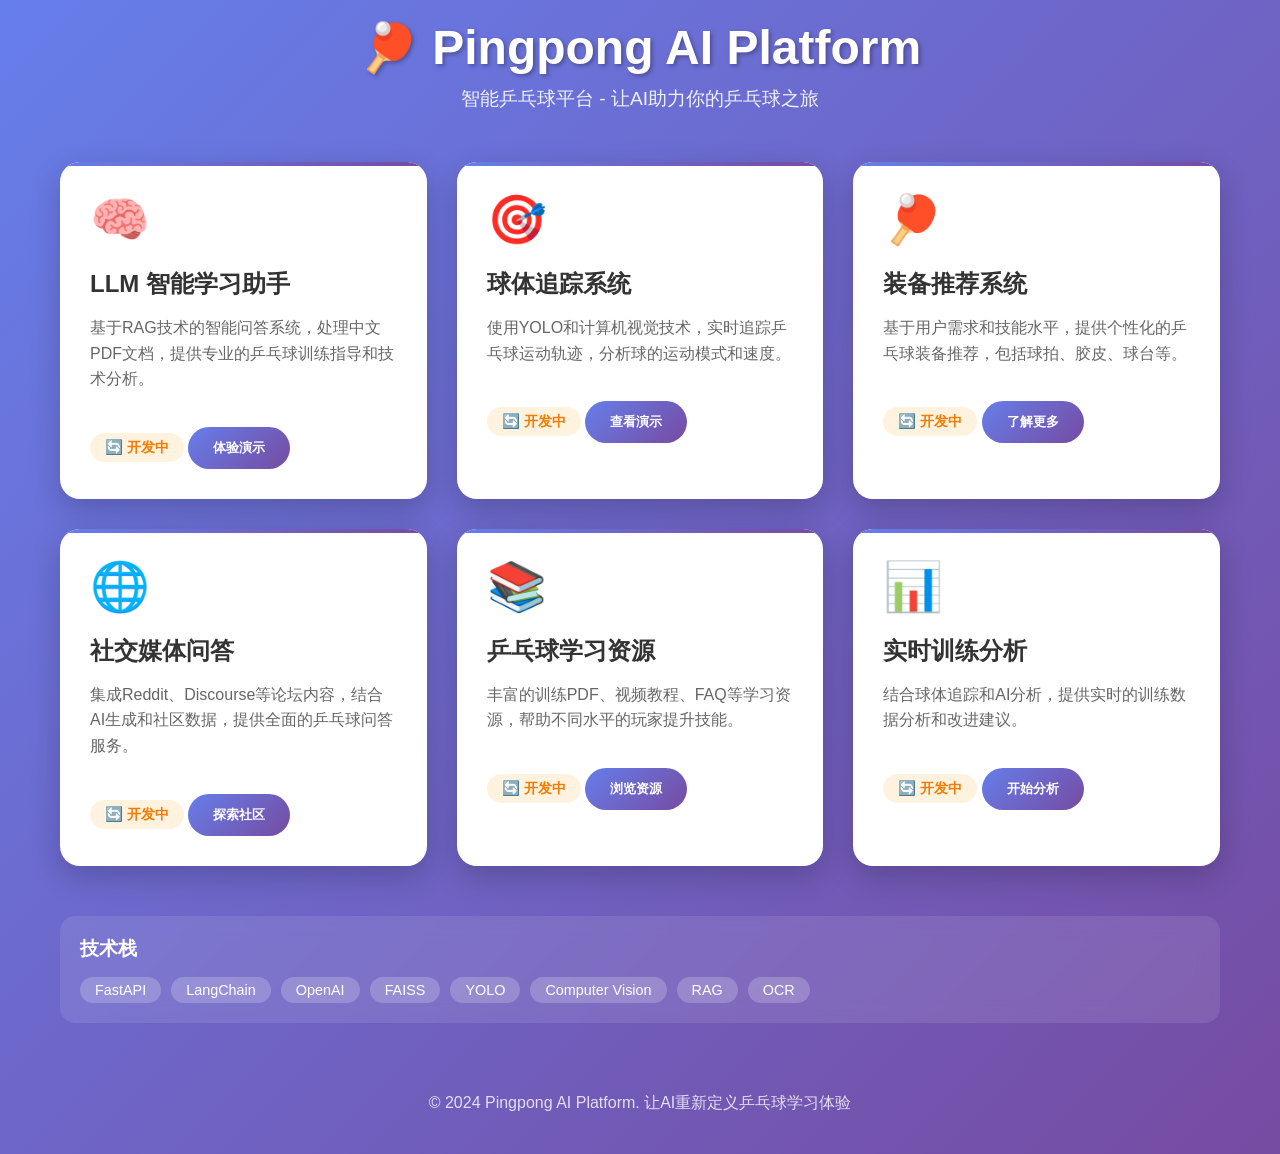
==== index.html @ 52ee3ddd "Add files via upload" ====
<!DOCTYPE html>
<html lang="zh-CN">
<head>
    <meta charset="UTF-8">
    <meta name="viewport" content="width=device-width, initial-scale=1.0">
    <title>🏓 Pingpong AI Platform - 智能乒乓球平台</title>
    <style>
        * {
            margin: 0;
            padding: 0;
            box-sizing: border-box;
        }

        body {
            font-family: 'Segoe UI', Tahoma, Geneva, Verdana, sans-serif;
            background: linear-gradient(135deg, #667eea 0%, #764ba2 100%);
            min-height: 100vh;
            color: #333;
        }

        .container {
            max-width: 1200px;
            margin: 0 auto;
            padding: 20px;
        }

        .header {
            text-align: center;
            margin-bottom: 50px;
            color: white;
        }

        .header h1 {
            font-size: 3rem;
            margin-bottom: 10px;
            text-shadow: 2px 2px 4px rgba(0,0,0,0.3);
        }

        .header p {
            font-size: 1.2rem;
            opacity: 0.9;
        }

        .features-grid {
            display: grid;
            grid-template-columns: repeat(auto-fit, minmax(350px, 1fr));
            gap: 30px;
            margin-bottom: 50px;
        }

        .feature-card {
            background: white;
            border-radius: 20px;
            padding: 30px;
            box-shadow: 0 10px 30px rgba(0,0,0,0.2);
            transition: all 0.3s ease;
            cursor: pointer;
            position: relative;
            overflow: hidden;
        }

        .feature-card:hover {
            transform: translateY(-10px);
            box-shadow: 0 20px 40px rgba(0,0,0,0.3);
        }

        .feature-card::before {
            content: '';
            position: absolute;
            top: 0;
            left: 0;
            right: 0;
            height: 4px;
            background: linear-gradient(90deg, #667eea, #764ba2);
        }

        .feature-icon {
            font-size: 3rem;
            margin-bottom: 20px;
            display: block;
        }

        .feature-title {
            font-size: 1.5rem;
            font-weight: bold;
            margin-bottom: 15px;
            color: #333;
        }

        .feature-description {
            color: #666;
            line-height: 1.6;
            margin-bottom: 20px;
        }

        .feature-status {
            display: inline-block;
            padding: 5px 15px;
            border-radius: 20px;
            font-size: 0.9rem;
            font-weight: bold;
        }

        .status-ready {
            background: #e8f5e8;
            color: #2e7d32;
        }

        .status-developing {
            background: #fff3e0;
            color: #f57c00;
        }

        .status-planned {
            background: #f3e5f5;
            color: #7b1fa2;
        }

        .demo-button {
            background: linear-gradient(135deg, #667eea, #764ba2);
            color: white;
            border: none;
            padding: 12px 25px;
            border-radius: 25px;
            cursor: pointer;
            font-weight: bold;
            transition: all 0.3s ease;
            margin-top: 15px;
        }

        .demo-button:hover {
            transform: scale(1.05);
            box-shadow: 0 5px 15px rgba(0,0,0,0.3);
        }

        .footer {
            text-align: center;
            color: white;
            margin-top: 50px;
            padding: 20px;
            opacity: 0.8;
        }

        .tech-stack {
            background: rgba(255,255,255,0.1);
            border-radius: 15px;
            padding: 20px;
            margin-top: 30px;
            backdrop-filter: blur(10px);
        }

        .tech-stack h3 {
            color: white;
            margin-bottom: 15px;
        }

        .tech-tags {
            display: flex;
            flex-wrap: wrap;
            gap: 10px;
        }

        .tech-tag {
            background: rgba(255,255,255,0.2);
            color: white;
            padding: 5px 15px;
            border-radius: 15px;
            font-size: 0.9rem;
        }

        @media (max-width: 768px) {
            .header h1 {
                font-size: 2rem;
            }
            
            .features-grid {
                grid-template-columns: 1fr;
            }
            
            .feature-card {
                padding: 20px;
            }
        }
    </style>
</head>
<body>
    <div class="container">
        <div class="header">
            <h1>🏓 Pingpong AI Platform</h1>
            <p>智能乒乓球平台 - 让AI助力你的乒乓球之旅</p>
        </div>

        <div class="features-grid">
            <!-- LLM 智能学习助手 -->
            <div class="feature-card" onclick="openFeature('llm')">
                <span class="feature-icon">🧠</span>
                <h3 class="feature-title">LLM 智能学习助手</h3>
                <p class="feature-description">
                    基于RAG技术的智能问答系统，处理中文PDF文档，提供专业的乒乓球训练指导和技术分析。
                </p>
                <span class="feature-status status-developing">🔄 开发中</span>
                <button class="demo-button">体验演示</button>
            </div>

            <!-- 球体追踪系统 -->
            <div class="feature-card" onclick="openFeature('tracking')">
                <span class="feature-icon">🎯</span>
                <h3 class="feature-title">球体追踪系统</h3>
                <p class="feature-description">
                    使用YOLO和计算机视觉技术，实时追踪乒乓球运动轨迹，分析球的运动模式和速度。
                </p>
                <span class="feature-status status-developing">🔄 开发中</span>
                <button class="demo-button">查看演示</button>
            </div>

            <!-- 装备推荐系统 -->
            <div class="feature-card" onclick="openFeature('equipment')">
                <span class="feature-icon">🏓</span>
                <h3 class="feature-title">装备推荐系统</h3>
                <p class="feature-description">
                    基于用户需求和技能水平，提供个性化的乒乓球装备推荐，包括球拍、胶皮、球台等。
                </p>
                <span class="feature-status status-developing">🔄 开发中</span>
                <button class="demo-button">了解更多</button>
            </div>

            <!-- 社交媒体问答 -->
            <div class="feature-card" onclick="openFeature('social')">
                <span class="feature-icon">🌐</span>
                <h3 class="feature-title">社交媒体问答</h3>
                <p class="feature-description">
                    集成Reddit、Discourse等论坛内容，结合AI生成和社区数据，提供全面的乒乓球问答服务。
                </p>
                <span class="feature-status status-developing">🔄 开发中</span>
                <button class="demo-button">探索社区</button>
            </div>

            <!-- 乒乓球学习资源 -->
            <div class="feature-card" onclick="openFeature('learning')">
                <span class="feature-icon">📚</span>
                <h3 class="feature-title">乒乓球学习资源</h3>
                <p class="feature-description">
                    丰富的训练PDF、视频教程、FAQ等学习资源，帮助不同水平的玩家提升技能。
                </p>
                <span class="feature-status status-developing">🔄 开发中</span>
                <button class="demo-button">浏览资源</button>
            </div>

            <!-- 实时训练分析 -->
            <div class="feature-card" onclick="openFeature('analysis')">
                <span class="feature-icon">📊</span>
                <h3 class="feature-title">实时训练分析</h3>
                <p class="feature-description">
                    结合球体追踪和AI分析，提供实时的训练数据分析和改进建议。
                </p>
                <span class="feature-status status-developing">🔄 开发中</span>
                <button class="demo-button">开始分析</button>
            </div>
        </div>

        <div class="tech-stack">
            <h3>技术栈</h3>
            <div class="tech-tags">
                <span class="tech-tag">FastAPI</span>
                <span class="tech-tag">LangChain</span>
                <span class="tech-tag">OpenAI</span>
                <span class="tech-tag">FAISS</span>
                <span class="tech-tag">YOLO</span>
                <span class="tech-tag">Computer Vision</span>
                <span class="tech-tag">RAG</span>
                <span class="tech-tag">OCR</span>
            </div>
        </div>

        <div class="footer">
            <p>© 2024 Pingpong AI Platform. 让AI重新定义乒乓球学习体验</p>
        </div>
    </div>

    <script>
        function openFeature(feature) {
            // 这里可以添加具体的功能实现
            console.log(`Opening feature: ${feature}`);
            
            // 示例：显示功能详情
            const featureNames = {
                'llm': 'LLM 智能学习助手',
                'tracking': '球体追踪系统',
                'equipment': '装备推荐系统',
                'social': '社交媒体问答',
                'learning': '乒乓球学习资源',
                'analysis': '实时训练分析'
            };
            
            alert(`即将进入 ${featureNames[feature]} 功能模块！\n\n这是演示版本，实际功能正在开发中。`);
        }

        // 添加一些交互效果
        document.addEventListener('DOMContentLoaded', function() {
            const cards = document.querySelectorAll('.feature-card');
            
            cards.forEach((card, index) => {
                card.style.animationDelay = `${index * 0.1}s`;
                card.style.animation = 'fadeInUp 0.6s ease forwards';
            });
        });

        // 添加CSS动画
        const style = document.createElement('style');
        style.textContent = `
            @keyframes fadeInUp {
                from {
                    opacity: 0;
                    transform: translateY(30px);
                }
                to {
                    opacity: 1;
                    transform: translateY(0);
                }
            }
        `;
        document.head.appendChild(style);
    </script>
</body>
</html>
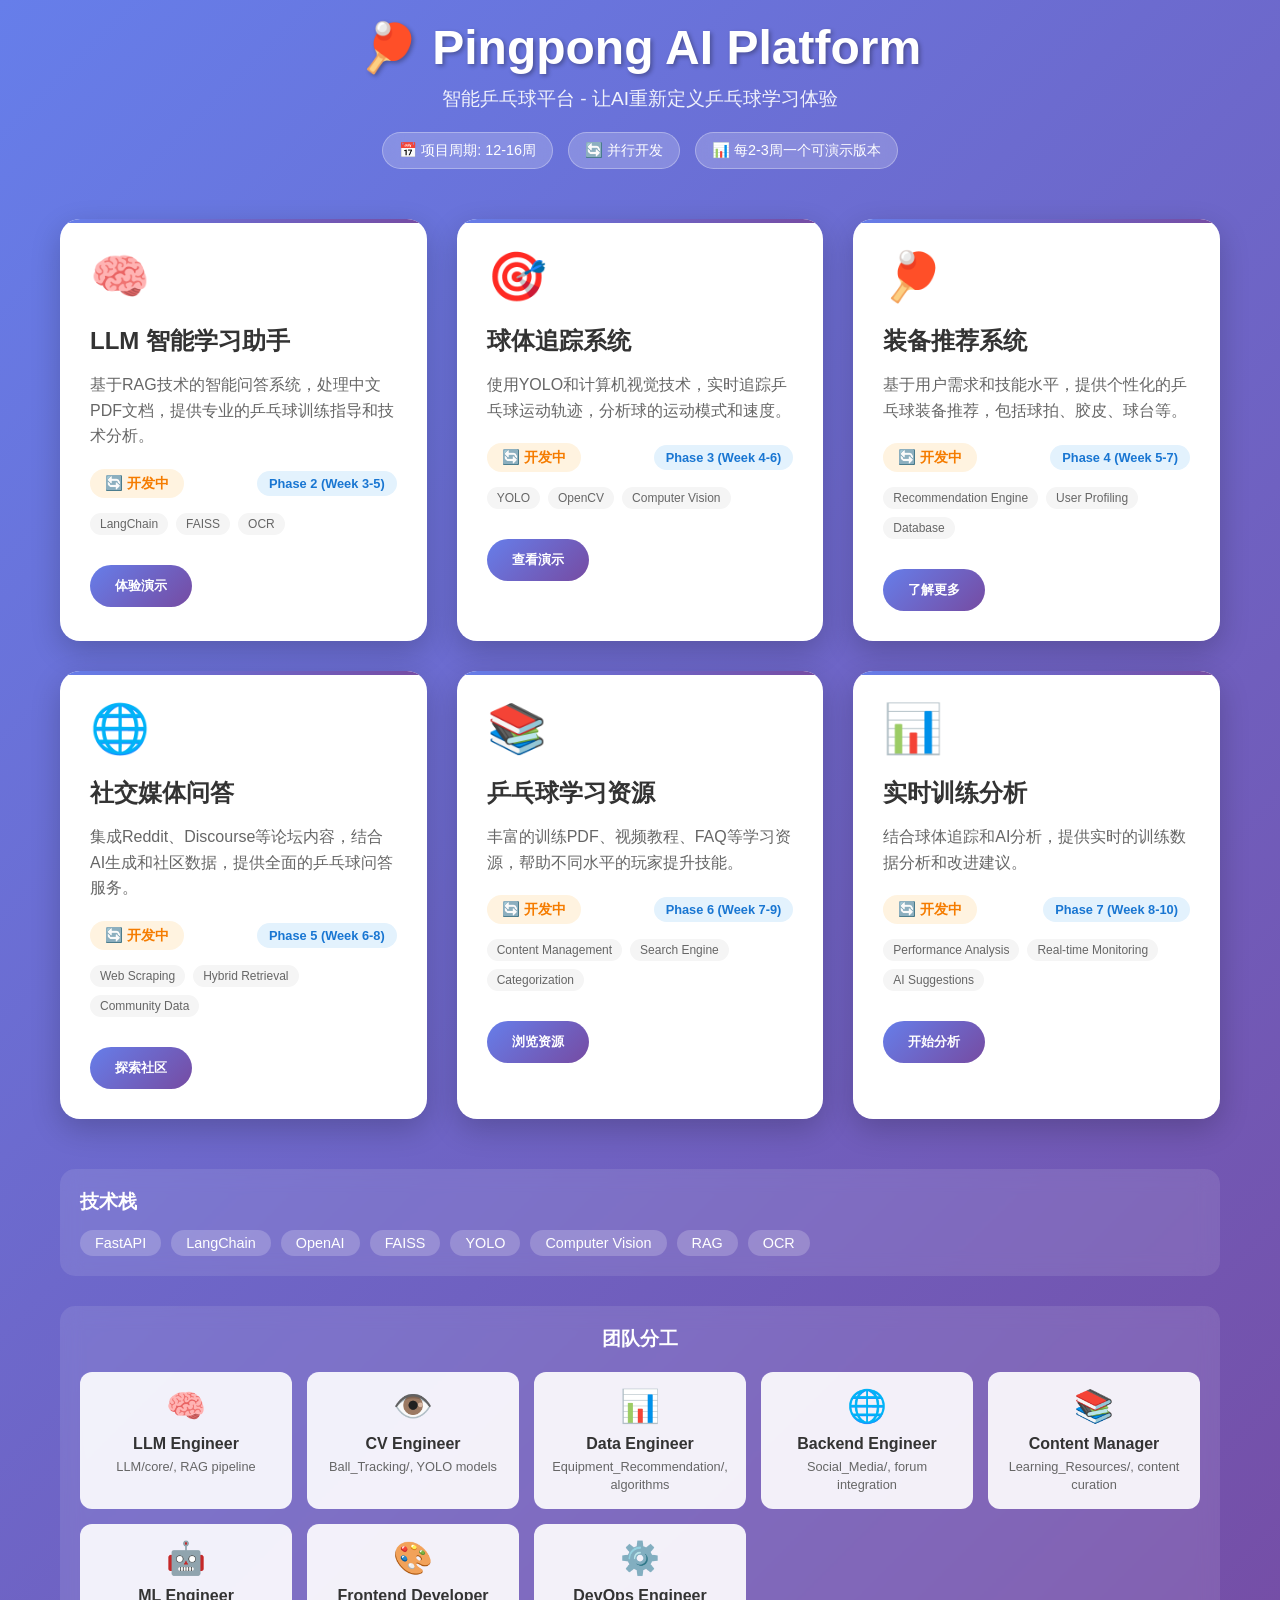
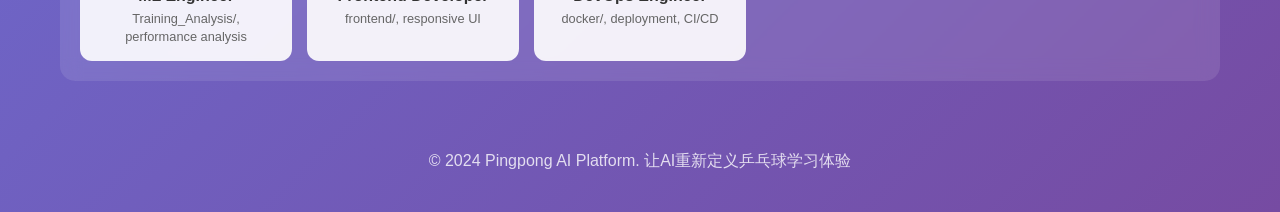
==== commit 059cc020: "Add files via upload" ====
--- a/index.html
+++ b/index.html
@@ -39,6 +39,25 @@
         .header p {
             font-size: 1.2rem;
             opacity: 0.9;
+            margin-bottom: 20px;
+        }
+
+        .project-info {
+            display: flex;
+            justify-content: center;
+            gap: 15px;
+            flex-wrap: wrap;
+            margin-top: 20px;
+        }
+
+        .info-tag {
+            background: rgba(255,255,255,0.2);
+            color: white;
+            padding: 8px 16px;
+            border-radius: 20px;
+            font-size: 0.9rem;
+            backdrop-filter: blur(10px);
+            border: 1px solid rgba(255,255,255,0.3);
         }
 
         .features-grid {
@@ -93,12 +112,46 @@
             margin-bottom: 20px;
         }
 
+        .feature-details {
+            display: flex;
+            justify-content: space-between;
+            align-items: center;
+            margin-bottom: 15px;
+            flex-wrap: wrap;
+            gap: 10px;
+        }
+
         .feature-status {
             display: inline-block;
             padding: 5px 15px;
             border-radius: 20px;
             font-size: 0.9rem;
             font-weight: bold;
+        }
+
+        .phase-info {
+            background: #e3f2fd;
+            color: #1976d2;
+            padding: 5px 12px;
+            border-radius: 15px;
+            font-size: 0.8rem;
+            font-weight: bold;
+        }
+
+        .tech-info {
+            display: flex;
+            flex-wrap: wrap;
+            gap: 8px;
+            margin-bottom: 15px;
+        }
+
+        .tech-badge {
+            background: #f5f5f5;
+            color: #666;
+            padding: 4px 10px;
+            border-radius: 12px;
+            font-size: 0.75rem;
+            font-weight: 500;
         }
 
         .status-ready {
@@ -166,6 +219,57 @@
             padding: 5px 15px;
             border-radius: 15px;
             font-size: 0.9rem;
+        }
+
+        .team-section {
+            background: rgba(255,255,255,0.1);
+            border-radius: 15px;
+            padding: 20px;
+            margin-top: 30px;
+            backdrop-filter: blur(10px);
+        }
+
+        .team-section h3 {
+            color: white;
+            margin-bottom: 20px;
+            text-align: center;
+        }
+
+        .team-grid {
+            display: grid;
+            grid-template-columns: repeat(auto-fit, minmax(200px, 1fr));
+            gap: 15px;
+        }
+
+        .team-card {
+            background: rgba(255,255,255,0.9);
+            border-radius: 12px;
+            padding: 15px;
+            text-align: center;
+            transition: all 0.3s ease;
+        }
+
+        .team-card:hover {
+            transform: translateY(-5px);
+            box-shadow: 0 10px 20px rgba(0,0,0,0.2);
+        }
+
+        .team-icon {
+            font-size: 2rem;
+            display: block;
+            margin-bottom: 10px;
+        }
+
+        .team-card h4 {
+            color: #333;
+            margin-bottom: 5px;
+            font-size: 1rem;
+        }
+
+        .team-card p {
+            color: #666;
+            font-size: 0.8rem;
+            line-height: 1.4;
         }
 
         @media (max-width: 768px) {
@@ -187,7 +291,12 @@
     <div class="container">
         <div class="header">
             <h1>🏓 Pingpong AI Platform</h1>
-            <p>智能乒乓球平台 - 让AI助力你的乒乓球之旅</p>
+            <p>智能乒乓球平台 - 让AI重新定义乒乓球学习体验</p>
+            <div class="project-info">
+                <span class="info-tag">📅 项目周期: 12-16周</span>
+                <span class="info-tag">🔄 并行开发</span>
+                <span class="info-tag">📊 每2-3周一个可演示版本</span>
+            </div>
         </div>
 
         <div class="features-grid">
@@ -198,7 +307,15 @@
                 <p class="feature-description">
                     基于RAG技术的智能问答系统，处理中文PDF文档，提供专业的乒乓球训练指导和技术分析。
                 </p>
-                <span class="feature-status status-developing">🔄 开发中</span>
+                <div class="feature-details">
+                    <span class="feature-status status-developing">🔄 开发中</span>
+                    <span class="phase-info">Phase 2 (Week 3-5)</span>
+                </div>
+                <div class="tech-info">
+                    <span class="tech-badge">LangChain</span>
+                    <span class="tech-badge">FAISS</span>
+                    <span class="tech-badge">OCR</span>
+                </div>
                 <button class="demo-button">体验演示</button>
             </div>
 
@@ -209,7 +326,15 @@
                 <p class="feature-description">
                     使用YOLO和计算机视觉技术，实时追踪乒乓球运动轨迹，分析球的运动模式和速度。
                 </p>
-                <span class="feature-status status-developing">🔄 开发中</span>
+                <div class="feature-details">
+                    <span class="feature-status status-developing">🔄 开发中</span>
+                    <span class="phase-info">Phase 3 (Week 4-6)</span>
+                </div>
+                <div class="tech-info">
+                    <span class="tech-badge">YOLO</span>
+                    <span class="tech-badge">OpenCV</span>
+                    <span class="tech-badge">Computer Vision</span>
+                </div>
                 <button class="demo-button">查看演示</button>
             </div>
 
@@ -220,7 +345,15 @@
                 <p class="feature-description">
                     基于用户需求和技能水平，提供个性化的乒乓球装备推荐，包括球拍、胶皮、球台等。
                 </p>
-                <span class="feature-status status-developing">🔄 开发中</span>
+                <div class="feature-details">
+                    <span class="feature-status status-developing">🔄 开发中</span>
+                    <span class="phase-info">Phase 4 (Week 5-7)</span>
+                </div>
+                <div class="tech-info">
+                    <span class="tech-badge">Recommendation Engine</span>
+                    <span class="tech-badge">User Profiling</span>
+                    <span class="tech-badge">Database</span>
+                </div>
                 <button class="demo-button">了解更多</button>
             </div>
 
@@ -231,7 +364,15 @@
                 <p class="feature-description">
                     集成Reddit、Discourse等论坛内容，结合AI生成和社区数据，提供全面的乒乓球问答服务。
                 </p>
-                <span class="feature-status status-developing">🔄 开发中</span>
+                <div class="feature-details">
+                    <span class="feature-status status-developing">🔄 开发中</span>
+                    <span class="phase-info">Phase 5 (Week 6-8)</span>
+                </div>
+                <div class="tech-info">
+                    <span class="tech-badge">Web Scraping</span>
+                    <span class="tech-badge">Hybrid Retrieval</span>
+                    <span class="tech-badge">Community Data</span>
+                </div>
                 <button class="demo-button">探索社区</button>
             </div>
 
@@ -242,7 +383,15 @@
                 <p class="feature-description">
                     丰富的训练PDF、视频教程、FAQ等学习资源，帮助不同水平的玩家提升技能。
                 </p>
-                <span class="feature-status status-developing">🔄 开发中</span>
+                <div class="feature-details">
+                    <span class="feature-status status-developing">🔄 开发中</span>
+                    <span class="phase-info">Phase 6 (Week 7-9)</span>
+                </div>
+                <div class="tech-info">
+                    <span class="tech-badge">Content Management</span>
+                    <span class="tech-badge">Search Engine</span>
+                    <span class="tech-badge">Categorization</span>
+                </div>
                 <button class="demo-button">浏览资源</button>
             </div>
 
@@ -253,7 +402,15 @@
                 <p class="feature-description">
                     结合球体追踪和AI分析，提供实时的训练数据分析和改进建议。
                 </p>
-                <span class="feature-status status-developing">🔄 开发中</span>
+                <div class="feature-details">
+                    <span class="feature-status status-developing">🔄 开发中</span>
+                    <span class="phase-info">Phase 7 (Week 8-10)</span>
+                </div>
+                <div class="tech-info">
+                    <span class="tech-badge">Performance Analysis</span>
+                    <span class="tech-badge">Real-time Monitoring</span>
+                    <span class="tech-badge">AI Suggestions</span>
+                </div>
                 <button class="demo-button">开始分析</button>
             </div>
         </div>
@@ -272,6 +429,52 @@
             </div>
         </div>
 
+        <div class="team-section">
+            <h3>团队分工</h3>
+            <div class="team-grid">
+                <div class="team-card">
+                    <span class="team-icon">🧠</span>
+                    <h4>LLM Engineer</h4>
+                    <p>LLM/core/, RAG pipeline</p>
+                </div>
+                <div class="team-card">
+                    <span class="team-icon">👁️</span>
+                    <h4>CV Engineer</h4>
+                    <p>Ball_Tracking/, YOLO models</p>
+                </div>
+                <div class="team-card">
+                    <span class="team-icon">📊</span>
+                    <h4>Data Engineer</h4>
+                    <p>Equipment_Recommendation/, algorithms</p>
+                </div>
+                <div class="team-card">
+                    <span class="team-icon">🌐</span>
+                    <h4>Backend Engineer</h4>
+                    <p>Social_Media/, forum integration</p>
+                </div>
+                <div class="team-card">
+                    <span class="team-icon">📚</span>
+                    <h4>Content Manager</h4>
+                    <p>Learning_Resources/, content curation</p>
+                </div>
+                <div class="team-card">
+                    <span class="team-icon">🤖</span>
+                    <h4>ML Engineer</h4>
+                    <p>Training_Analysis/, performance analysis</p>
+                </div>
+                <div class="team-card">
+                    <span class="team-icon">🎨</span>
+                    <h4>Frontend Developer</h4>
+                    <p>frontend/, responsive UI</p>
+                </div>
+                <div class="team-card">
+                    <span class="team-icon">⚙️</span>
+                    <h4>DevOps Engineer</h4>
+                    <p>docker/, deployment, CI/CD</p>
+                </div>
+            </div>
+        </div>
+
         <div class="footer">
             <p>© 2024 Pingpong AI Platform. 让AI重新定义乒乓球学习体验</p>
         </div>
@@ -282,17 +485,66 @@
             // 这里可以添加具体的功能实现
             console.log(`Opening feature: ${feature}`);
             
-            // 示例：显示功能详情
-            const featureNames = {
-                'llm': 'LLM 智能学习助手',
-                'tracking': '球体追踪系统',
-                'equipment': '装备推荐系统',
-                'social': '社交媒体问答',
-                'learning': '乒乓球学习资源',
-                'analysis': '实时训练分析'
+            // 功能详情配置
+            const featureDetails = {
+                'llm': {
+                    name: 'LLM 智能学习助手',
+                    phase: 'Phase 2 (Week 3-5)',
+                    description: '基于RAG技术的智能问答系统，处理中文PDF文档',
+                    tech: ['LangChain', 'FAISS', 'OCR', 'OpenAI'],
+                    status: '开发中'
+                },
+                'tracking': {
+                    name: '球体追踪系统',
+                    phase: 'Phase 3 (Week 4-6)',
+                    description: '使用YOLO和计算机视觉技术，实时追踪乒乓球运动轨迹',
+                    tech: ['YOLO', 'OpenCV', 'Computer Vision'],
+                    status: '开发中'
+                },
+                'equipment': {
+                    name: '装备推荐系统',
+                    phase: 'Phase 4 (Week 5-7)',
+                    description: '基于用户需求和技能水平，提供个性化的乒乓球装备推荐',
+                    tech: ['Recommendation Engine', 'User Profiling', 'Database'],
+                    status: '开发中'
+                },
+                'social': {
+                    name: '社交媒体问答',
+                    phase: 'Phase 5 (Week 6-8)',
+                    description: '集成Reddit、Discourse等论坛内容，结合AI生成和社区数据',
+                    tech: ['Web Scraping', 'Hybrid Retrieval', 'Community Data'],
+                    status: '开发中'
+                },
+                'learning': {
+                    name: '乒乓球学习资源',
+                    phase: 'Phase 6 (Week 7-9)',
+                    description: '丰富的训练PDF、视频教程、FAQ等学习资源',
+                    tech: ['Content Management', 'Search Engine', 'Categorization'],
+                    status: '开发中'
+                },
+                'analysis': {
+                    name: '实时训练分析',
+                    phase: 'Phase 7 (Week 8-10)',
+                    description: '结合球体追踪和AI分析，提供实时的训练数据分析和改进建议',
+                    tech: ['Performance Analysis', 'Real-time Monitoring', 'AI Suggestions'],
+                    status: '开发中'
+                }
             };
             
-            alert(`即将进入 ${featureNames[feature]} 功能模块！\n\n这是演示版本，实际功能正在开发中。`);
+            const detail = featureDetails[feature];
+            const message = `
+🏓 ${detail.name}
+
+📅 开发阶段: ${detail.phase}
+🔧 技术栈: ${detail.tech.join(', ')}
+📝 功能描述: ${detail.description}
+🔄 当前状态: ${detail.status}
+
+这是演示版本，实际功能正在开发中。
+预计完成时间请参考开发计划。
+            `;
+            
+            alert(message);
         }
 
         // 添加一些交互效果
